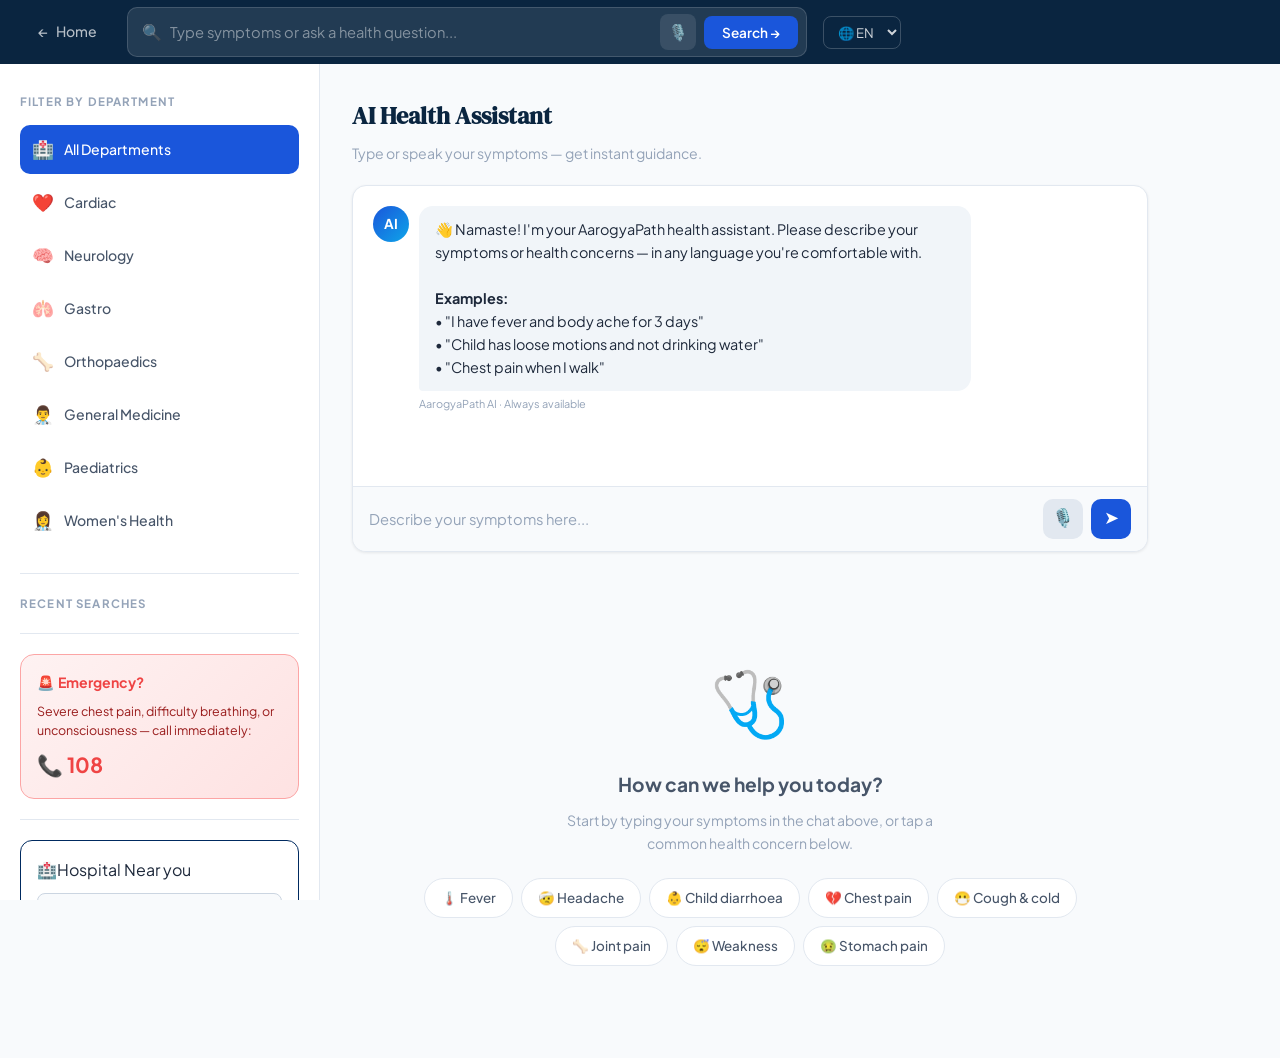
==== solution.html @ 445743e0 "added websites files" ====
<!DOCTYPE html>
<html lang="en">

<head>
  <meta charset="UTF-8">
  <meta name="viewport" content="width=device-width, initial-scale=1.0">
  <title>AarogyaPath - AI Symptom Checker</title>
  <link rel="preconnect" href="https://fonts.googleapis.com">
  <link
    href="https://fonts.googleapis.com/css2?family=DM+Serif+Display:ital@0;1&family=Plus+Jakarta+Sans:wght@300;400;500;600;700&display=swap"
    rel="stylesheet">
  <link rel="stylesheet" href="shared.css">
  <link rel="stylesheet" href="solution.css">
</head>

<body>
  <div class="topbar">
    <a href="index.html" class="back-btn">← <span>Home</span></a>
    <div class="top-search-wrap">
      <span class="top-search-icon">🔍</span>
      <input type="text" class="top-search-input" id="topSearch" placeholder="Type symptoms or ask a health question..."
        onkeydown="handleTopSearch(event)">
      <button class="top-voice-btn" id="topVoiceBtn" onclick="toggleTopVoice()" title="Voice input">🎙️</button>
      <button class="top-search-btn" onclick="doTopSearch()"><span>Search</span> →</button>
    </div>
    <select class="lang-select-top" onchange="changeLanguage(this.value)">
      <option value="en">🌐 EN</option>
      <option value="hi">हिं</option>
      <option value="pa">ਪੰ</option>
    </select>
  </div>
  <div class="main-layout">
    <aside class="sidebar">
      <div class="sidebar-title">Filter by Department</div>
      <div class="dept-list" id="deptList">
        <div class="dept-item active" onclick="filterDept('all', this)">
          <span class="dept-item-icon">🏥</span>
          <span class="dept-label">All Departments</span>
        </div>
        <div class="dept-item" onclick="filterDept('cardiac', this)">
          <span class="dept-item-icon">❤️</span>
          <span class="dept-label">Cardiac</span>
        </div>
        <div class="dept-item" onclick="filterDept('neuro', this)">
          <span class="dept-item-icon">🧠</span>
          <span class="dept-label">Neurology</span>
        </div>
        <div class="dept-item" onclick="filterDept('gastro', this)">
          <span class="dept-item-icon">🫁</span>
          <span class="dept-label">Gastro</span>
        </div>
        <div class="dept-item" onclick="filterDept('ortho', this)">
          <span class="dept-item-icon">🦴</span>
          <span class="dept-label">Orthopaedics</span>
        </div>
        <div class="dept-item" onclick="filterDept('general', this)">
          <span class="dept-item-icon">👨‍⚕️</span>
          <span class="dept-label">General Medicine</span>
        </div>
        <div class="dept-item" onclick="filterDept('child', this)">
          <span class="dept-item-icon">👶</span>
          <span class="dept-label">Paediatrics</span>
        </div>
        <div class="dept-item" onclick="filterDept('women', this)">
          <span class="dept-item-icon">👩‍⚕️</span>
          <span class="dept-label">Women's Health</span>
        </div>
      </div>
      <div class="sidebar-divider"></div>
      <div class="sidebar-title">Recent Searches</div>
      <div id="recentSearches"></div>
      <div class="sidebar-divider"></div>
      <div class="emergency-card">
        <h4>🚨 Emergency?</h4>
        <p>Severe chest pain, difficulty breathing, or unconsciousness — call immediately:</p>
        <span class="emergency-num">📞 108</span>
      </div>
      <div class="sidebar-divider"></div>
      <div class="hospital-near">
        <span class="hospital-near0">🏥Hospital Near you</span>
        <button class="hospital-near1" id="locationBtn1" onclick="detectLocation()">📍 Get Location</button>
      </div>
    </aside>
    <main class="content-area">
      <div class="chat-section">
        <h1 class="section-heading">AI Health Assistant</h1>
        <p class="section-sub">Type or speak your symptoms — get instant guidance.</p>
        <div class="chat-box">
          <div class="chat-messages" id="chatMessages">
            <div class="chat-msg bot">
              <div class="chat-avatar bot-avatar">AI</div>
              <div>
                <div class="chat-bubble bot-bubble">👋 Namaste! I'm your AarogyaPath health assistant. Please describe
                  your symptoms or health concerns — in any language you're comfortable
                  with.<br><br><strong>Examples:</strong><br>• "I have fever and body ache for 3 days"<br>• "Child has
                  loose motions and not drinking water"<br>• "Chest pain when I walk"</div>
                <div class="chat-time">AarogyaPath AI · Always available</div>
              </div>
            </div>
          </div>
          <div class="chat-input-row">
            <input type="text" class="chat-input" id="chatInput" placeholder="Describe your symptoms here..."
              onkeydown="handleChatInput(event)">
            <button class="chat-voice-btn" id="chatVoiceBtn" onclick="toggleChatVoice()"
              title="Voice input">🎙️</button>
            <button class="chat-send-btn" onclick="sendChat()" title="Send">➤</button>
          </div>
        </div>
      </div>
      <div class="results-section" id="resultsSection">
        <div class="results-header">
          <div>
            <h2 class="section-heading">Results</h2>
            <p class="section-sub" id="resultSubtitle">Based on your described symptoms</p>
          </div>
          <div class="results-badge" id="resultsBadge">🟡 Moderate</div>
        </div>
        <div class="result-cards" id="resultCards"></div>
        <div class="doctor-connect">
          <div>
            <h4>👨‍⚕️ Speak to a Real Doctor</h4>
            <p>Connect with a certified doctor via call or video — free of charge for rural patients.</p>
          </div>
          <div class="connect-btns">
            <a href="https://esanjeevani.mohfw.gov.in/#/" class="connect-btn primary" target="_blank">📞 Call Doctor</a>
          </div>
        </div>
        <div class="disclaimer"><span class="disclaimer-icon">⚠️</span><span><strong>Medical Disclaimer:</strong> This
            AI tool provides general health information only. It is not a substitute for professional medical advice,
            diagnosis, or treatment. Always consult a qualified doctor for medical decisions.</span></div>
      </div>
      <div class="welcome-state" id="welcomeState">
        <div class="welcome-state-icon">🩺</div>
        <h3>How can we help you today?</h3>
        <p>Start by typing your symptoms in the chat above, or tap a common health concern below.</p>
        <div class="suggested-chips">
          <span class="s-chip" onclick="quickAsk('I have high fever for 2 days')">🌡️ Fever</span>
          <span class="s-chip" onclick="quickAsk('I have a bad headache')">🤕 Headache</span>
          <span class="s-chip" onclick="quickAsk('My child has diarrhoea')">👶 Child diarrhoea</span>
          <span class="s-chip" onclick="quickAsk('I feel chest pain')">💔 Chest pain</span>
          <span class="s-chip" onclick="quickAsk('I have a cough and cold')">😷 Cough &amp; cold</span>
          <span class="s-chip" onclick="quickAsk('My joints are painful')">🦴 Joint pain</span>
          <span class="s-chip" onclick="quickAsk('I feel very tired and weak')">😴 Weakness</span>
          <span class="s-chip" onclick="quickAsk('I have stomach pain after eating')">🤢 Stomach pain</span>
        </div>
      </div>
    </main>
  </div>
  <script src="index.js"></script>
  <script src="shared.js"></script>
  <script src="solution.js"></script>
  <script src="translations.js"></script>
</body>

</html>
---- shared.css ----
/* ============================================================
   AarogyaPath – Shared Styles
   Used by: index.html, solution.html
   ============================================================ */

/* ─── CSS VARIABLES ─── */
:root {
  --blue-dark:   #0a2540;
  --blue-mid:    #1a56db;
  --blue-light:  #e8f0fe;
  --blue-accent: #3b82f6;
  --teal:        #0ea5e9;
  --white:       #ffffff;
  --gray-50:     #f8fafc;
  --gray-100:    #f1f5f9;
  --gray-200:    #e2e8f0;
  --gray-400:    #94a3b8;
  --gray-600:    #475569;
  --gray-800:    #1e293b;
  --green:       #10b981;
  --green-light: #d1fae5;
  --yellow:      #f59e0b;
  --yellow-light:#fef3c7;
  --red:         #ef4444;
  --red-light:   #fee2e2;
  --orange:      #f97316;
  --orange-light:#ffedd5;
  --shadow-sm:   0 1px 3px rgba(0,0,0,0.08);
  --shadow-md:   0 4px 20px rgba(0,0,0,0.10);
  --shadow-lg:   0 12px 40px rgba(0,0,0,0.14);
  --radius:      14px;
  --radius-sm:   8px;
  --transition:  all 0.28s cubic-bezier(0.4, 0, 0.2, 1);
}

/* ─── RESET ─── */
*, *::before, *::after {
  box-sizing: border-box;
  margin: 0;
  padding: 0;
}

html { scroll-behavior: smooth; }

body {
  font-family: 'Plus Jakarta Sans', sans-serif;
  color: var(--gray-800);
  line-height: 1.65;
  overflow-x: hidden;
}

/* ─── SHARED BUTTON STYLES ─── */
.btn {
  display: inline-flex;
  align-items: center;
  gap: 8px;
  padding: 14px 28px;
  border-radius: 10px;
  font-size: 0.95rem;
  font-weight: 600;
  cursor: pointer;
  border: none;
  text-decoration: none;
  transition: var(--transition);
  font-family: inherit;
  letter-spacing: 0.01em;
}
.btn-primary {
  background: white;
  color: var(--blue-mid);
  box-shadow: 0 4px 20px rgba(0,0,0,0.2);
}
.btn-primary:hover {
  transform: translateY(-2px);
  box-shadow: 0 8px 30px rgba(0,0,0,0.25);
  background: #f0f7ff;
}
.btn-outline {
  background: transparent;
  color: white;
  border: 2px solid rgba(255,255,255,0.4);
}
.btn-outline:hover {
  border-color: white;
  background: rgba(255,255,255,0.1);
  transform: translateY(-2px);
}

/* ─── SHARED SECTION LABELS ─── */
.section-label {
  font-size: 0.78rem;
  font-weight: 600;
  text-transform: uppercase;
  letter-spacing: 0.1em;
  color: var(--blue-mid);
  margin-bottom: 10px;
}
.section-title {
  font-family: 'DM Serif Display', serif;
  font-size: clamp(1.8rem, 3.5vw, 2.6rem);
  color: var(--blue-dark);
  line-height: 1.2;
  margin-bottom: 16px;
}
.section-desc {
  color: var(--gray-600);
  font-size: 1rem;
  margin-bottom: 40px;
  max-width: 560px;
}

/* ─── SCROLL REVEAL ANIMATION ─── */
.reveal {
  opacity: 0;
  transform: translateY(20px);
  transition: opacity 0.6s ease, transform 0.6s ease;
}
.reveal.visible {
  opacity: 1;
  transform: none;
}

/* ─── SHARED KEYFRAMES ─── */
@keyframes fadeInUp {
  from { opacity: 0; transform: translateY(24px); }
  to   { opacity: 1; transform: translateY(0); }
}
@keyframes pulse {
  0%, 100% { transform: scale(1); }
  50%       { transform: scale(1.08); }
}
@keyframes blink {
  0%, 100% { opacity: 1; }
  50%       { opacity: 0.4; }
}
---- solution.css ----
/* ============================================================
   AarogyaPath – Solution Page Styles  (solution.css)
   Depends on: shared.css
   ============================================================ */

body {
  background: var(--gray-50);
}

/* ─── TOP BAR ─── */
.topbar {
  position: fixed;
  top: 0;
  left: 0;
  right: 0;
  z-index: 1000;
  background: var(--blue-dark);
  height: 64px;
  display: flex;
  align-items: center;
  padding: 0 24px;
  gap: 16px;
}

.back-btn {
  display: flex;
  align-items: center;
  gap: 8px;
  color: rgba(255, 255, 255, 0.7);
  text-decoration: none;
  font-size: 0.88rem;
  font-weight: 500;
  padding: 8px 14px;
  border-radius: 8px;
  transition: var(--transition);
  white-space: nowrap;
}

.back-btn:hover {
  background: rgba(255, 255, 255, 0.1);
  color: white;
}

.top-search-wrap {
  flex: 1;
  max-width: 680px;
  display: flex;
  align-items: center;
  gap: 8px;
  background: rgba(255, 255, 255, 0.1);
  border: 1px solid rgba(255, 255, 255, 0.15);
  border-radius: 10px;
  padding: 6px 8px 6px 14px;
  transition: var(--transition);
}

.top-search-wrap:focus-within {
  background: rgba(255, 255, 255, 0.15);
  border-color: rgba(255, 255, 255, 0.35);
}

.top-search-icon {
  color: rgba(255, 255, 255, 0.5);
  font-size: 1rem;
}

.top-search-input {
  flex: 1;
  background: transparent;
  border: none;
  outline: none;
  color: white;
  font-family: inherit;
  font-size: 0.92rem;
}

.top-search-input::placeholder {
  color: rgba(255, 255, 255, 0.45);
}

.top-voice-btn {
  width: 36px;
  height: 36px;
  border-radius: 8px;
  background: rgba(255, 255, 255, 0.1);
  border: none;
  cursor: pointer;
  display: flex;
  align-items: center;
  justify-content: center;
  color: rgba(255, 255, 255, 0.7);
  transition: var(--transition);
  font-size: 1rem;
}

.top-voice-btn:hover {
  background: rgba(255, 255, 255, 0.2);
  color: white;
}

.top-voice-btn.listening {
  background: rgba(239, 68, 68, 0.3);
  color: #fca5a5;
  animation: pulse 1.5s infinite;
}

.top-search-btn {
  padding: 8px 18px;
  border-radius: 8px;
  background: var(--blue-mid);
  color: white;
  border: none;
  cursor: pointer;
  font-weight: 600;
  font-family: inherit;
  font-size: 0.85rem;
  transition: var(--transition);
  white-space: nowrap;
}

.top-search-btn:hover {
  background: var(--teal);
}

.lang-select-top {
  border: 1px solid rgba(255, 255, 255, 0.2);
  border-radius: 8px;
  padding: 6px 10px;
  font-size: 0.82rem;
  color: rgba(255, 255, 255, 0.8);
  background: transparent;
  cursor: pointer;
  font-family: inherit;
}

.lang-select-top option {
  color: var(--gray-800);
  background: white;
}

/* ─── MAIN LAYOUT ─── */
.main-layout {
  margin-top: 64px;
  display: grid;
  grid-template-columns: 320px 1fr;
  min-height: calc(100vh - 64px);
}

/* ─── SIDEBAR ─── */
.sidebar {
  background: white;
  border-right: 1px solid var(--gray-200);
  padding: 28px 20px;
  position: sticky;
  top: 64px;
  height: calc(100vh - 64px);
  overflow-y: auto;
}

.sidebar-title {
  font-size: 0.72rem;
  font-weight: 700;
  text-transform: uppercase;
  letter-spacing: 0.1em;
  color: var(--gray-400);
  margin-bottom: 14px;
}

.dept-list {
  display: flex;
  flex-direction: column;
  gap: 4px;
  margin-bottom: 28px;
}

.dept-item {
  display: flex;
  align-items: center;
  gap: 10px;
  padding: 10px 12px;
  border-radius: 10px;
  cursor: pointer;
  font-size: 0.88rem;
  font-weight: 500;
  color: var(--gray-600);
  transition: var(--transition);
}

.dept-item:hover {
  background: var(--blue-light);
  color: var(--blue-mid);
}

.dept-item.active {
  background: var(--blue-mid);
  color: white;
}

.dept-item-icon {
  font-size: 1.1rem;
}

.sidebar-divider {
  height: 1px;
  background: var(--gray-200);
  margin: 20px 0;
}

.emergency-card {
  background: linear-gradient(135deg, #fef2f2, #fee2e2);
  border: 1.5px solid #fca5a5;
  border-radius: var(--radius);
  padding: 16px;
}

.hospital-near {
  background: #ffffff;
  border: 1.5px solid #002a60;
  border-radius: 12px;
  padding: 16px;
  margin-top: 15px;
}

.hospital-near1 {
  width: 100%;
  background-color: #f8fafc;
  color: #475569;
  border: 1px solid #cbd5e1;
  padding: 10px 14px;
  border-radius: 8px;
  font-size: 13px;
  font-weight: 600;
  cursor: pointer;
  display: flex;
  align-items: center;
  justify-content: center;
  margin-top: 10px;
  transition: all 0.2s ease;
}

.emergency-card h4 {
  color: var(--red);
  font-size: 0.88rem;
  font-weight: 700;
  margin-bottom: 8px;
}

.emergency-card p {
  font-size: 0.78rem;
  color: #991b1b;
  line-height: 1.5;
}

.emergency-num {
  font-size: 1.3rem;
  font-weight: 700;
  color: var(--red);
  display: block;
  margin-top: 8px;
}

/* ─── CONTENT AREA ─── */
.content-area {
  padding: 32px;
  max-width: 860px;
}

/* ─── CHAT SECTION ─── */
.chat-section {
  margin-bottom: 36px;
}

.section-heading {
  font-family: 'DM Serif Display', serif;
  font-size: 1.5rem;
  color: var(--blue-dark);
  margin-bottom: 6px;
}

.section-sub {
  font-size: 0.88rem;
  color: var(--gray-400);
  margin-bottom: 20px;
}

.chat-box {
  background: white;
  border-radius: var(--radius);
  border: 1.5px solid var(--gray-200);
  overflow: hidden;
  box-shadow: var(--shadow-sm);
}

.chat-messages {
  padding: 20px;
  min-height: 300px;
  max-height: 420px;
  overflow-y: auto;
  display: flex;
  flex-direction: column;
  gap: 14px;
}

.chat-msg {
  display: flex;
  gap: 10px;
  animation: fadeInUp 0.3s ease;
}

.chat-msg.user {
  flex-direction: row-reverse;
}

.chat-avatar {
  width: 36px;
  height: 36px;
  border-radius: 50%;
  flex-shrink: 0;
  display: flex;
  align-items: center;
  justify-content: center;
  font-size: 1rem;
}

.bot-avatar {
  background: linear-gradient(135deg, var(--blue-mid), var(--teal));
  color: white;
  font-size: 0.85rem;
  font-weight: 700;
}

.user-avatar {
  background: linear-gradient(135deg, #667eea, #764ba2);
  color: white;
  font-size: 0.85rem;
  font-weight: 700;
}

.chat-bubble {
  max-width: 78%;
  padding: 12px 16px;
  border-radius: 14px;
  font-size: 0.9rem;
  line-height: 1.6;
}

.bot-bubble {
  background: var(--gray-100);
  color: var(--gray-800);
  border-radius: 14px 14px 14px 4px;
}

.user-bubble {
  background: var(--blue-mid);
  color: white;
  border-radius: 14px 14px 4px 14px;
}

.chat-time {
  font-size: 0.68rem;
  color: var(--gray-400);
  margin-top: 4px;
}

.typing-indicator {
  display: flex;
  align-items: center;
  gap: 4px;
  padding: 12px 16px;
  background: var(--gray-100);
  border-radius: 14px 14px 14px 4px;
  width: fit-content;
}

.typing-dot {
  width: 7px;
  height: 7px;
  border-radius: 50%;
  background: var(--gray-400);
  animation: typingAnim 1.4s infinite;
}

.typing-dot:nth-child(2) {
  animation-delay: 0.2s;
}

.typing-dot:nth-child(3) {
  animation-delay: 0.4s;
}

@keyframes typingAnim {

  0%,
  80%,
  100% {
    transform: scale(1);
    opacity: 0.5
  }

  40% {
    transform: scale(1.2);
    opacity: 1
  }
}

.chat-input-row {
  display: flex;
  align-items: center;
  gap: 8px;
  padding: 12px 16px;
  border-top: 1.5px solid var(--gray-200);
  background: var(--gray-50);
}

.chat-input {
  flex: 1;
  border: none;
  outline: none;
  background: transparent;
  font-family: inherit;
  font-size: 0.92rem;
  color: var(--gray-800);
  padding: 8px 0;
}

.chat-input::placeholder {
  color: var(--gray-400);
}

.chat-voice-btn,
.chat-send-btn {
  width: 40px;
  height: 40px;
  border-radius: 10px;
  border: none;
  cursor: pointer;
  display: flex;
  align-items: center;
  justify-content: center;
  transition: var(--transition);
  font-size: 1.1rem;
}

.chat-voice-btn {
  background: var(--gray-200);
  color: var(--gray-600);
}

.chat-voice-btn:hover {
  background: var(--blue-light);
  color: var(--blue-mid);
}

.chat-voice-btn.listening {
  background: #fee2e2;
  color: var(--red);
  animation: pulse 1.5s infinite;
}

.chat-send-btn {
  background: var(--blue-mid);
  color: white;
}

.chat-send-btn:hover {
  background: var(--teal);
  transform: scale(1.05);
}

/* ─── RESULTS ─── */
.results-section {
  display: none;
}

.results-section.visible {
  display: block;
  animation: fadeInUp 0.4s ease;
}

.results-header {
  display: flex;
  align-items: center;
  justify-content: space-between;
  margin-bottom: 20px;
}

.results-badge {
  display: inline-flex;
  align-items: center;
  gap: 8px;
  border-radius: 20px;
  padding: 6px 14px;
  font-size: 0.82rem;
  font-weight: 600;
}

.result-cards {
  display: flex;
  flex-direction: column;
  gap: 16px;
}

.result-card {
  background: white;
  border-radius: var(--radius);
  border: 1.5px solid var(--gray-200);
  overflow: hidden;
  box-shadow: var(--shadow-sm);
  transition: var(--transition);
}

.result-card:hover {
  box-shadow: var(--shadow-md);
  border-color: var(--blue-accent);
}

.result-card-header {
  padding: 16px 20px;
  display: flex;
  align-items: center;
  gap: 12px;
  border-bottom: 1px solid var(--gray-200);
  cursor: pointer;
}

.result-card-icon {
  width: 44px;
  height: 44px;
  border-radius: 10px;
  display: flex;
  align-items: center;
  justify-content: center;
  font-size: 1.3rem;
}

.result-card-title {
  font-weight: 700;
  color: var(--blue-dark);
  font-size: 1rem;
}

.result-card-sub {
  font-size: 0.78rem;
  color: var(--gray-400);
  margin-top: 2px;
}

.result-card-arrow {
  margin-left: auto;
  color: var(--gray-400);
  font-size: 1.1rem;
  transition: var(--transition);
}

.result-card.open .result-card-arrow {
  transform: rotate(180deg);
}

.result-card-body {
  padding: 0 20px;
  max-height: 0;
  overflow: hidden;
  transition: max-height 0.4s cubic-bezier(0.4, 0, 0.2, 1), padding 0.3s ease;
}

.result-card.open .result-card-body {
  max-height: 600px;
  padding: 20px;
}

.info-grid {
  display: grid;
  grid-template-columns: 1fr 1fr;
  gap: 16px;
}

.info-item {
  border-radius: 10px;
  padding: 14px;
}

.info-item-label {
  font-size: 0.72rem;
  text-transform: uppercase;
  letter-spacing: 0.08em;
  font-weight: 600;
  margin-bottom: 8px;
}

.info-item-content {
  font-size: 0.88rem;
  line-height: 1.6;
}

.info-item.summary {
  background: var(--blue-light);
}

.info-item.summary .info-item-label {
  color: var(--blue-mid);
}

.info-item.causes {
  background: var(--yellow-light);
}

.info-item.causes .info-item-label {
  color: #92400e;
}

.info-item.actions {
  background: var(--green-light);
}

.info-item.actions .info-item-label {
  color: #065f46;
}

.info-item.when-doctor {
  background: var(--red-light);
}

.info-item.when-doctor .info-item-label {
  color: #991b1b;
}

.urgency-badge {
  display: inline-flex;
  align-items: center;
  gap: 6px;
  border-radius: 20px;
  padding: 5px 12px;
  font-size: 0.78rem;
  font-weight: 700;
  margin-top: 14px;
}

.urgency-low {
  background: var(--green-light);
  color: #065f46;
}

.urgency-medium {
  background: var(--yellow-light);
  color: #92400e;
}

.urgency-high {
  background: var(--red-light);
  color: #991b1b;
}

ul.tip-list {
  list-style: none;
  padding: 0;
  margin: 0;
  display: flex;
  flex-direction: column;
  gap: 6px;
}

ul.tip-list li {
  display: flex;
  gap: 8px;
  align-items: flex-start;
}

ul.tip-list li::before {
  content: '✓';
  color: var(--green);
  font-weight: 700;
  flex-shrink: 0;
  margin-top: 1px;
}

/* Doctor Connect */
.doctor-connect {
  background: linear-gradient(135deg, var(--blue-dark), #1a3a6b);
  border-radius: var(--radius);
  padding: 24px;
  color: white;
  margin-top: 20px;
  display: flex;
  align-items: center;
  justify-content: space-between;
  gap: 20px;
  flex-wrap: wrap;
}

.doctor-connect h4 {
  font-size: 1rem;
  font-weight: 700;
  margin-bottom: 6px;
}

.doctor-connect p {
  font-size: 0.84rem;
  opacity: 0.75;
}

.connect-btns {
  display: flex;
  gap: 10px;
  flex-wrap: wrap;
}

.connect-btn {
  padding: 10px 20px;
  border-radius: 8px;
  border: none;
  cursor: pointer;
  font-weight: 600;
  font-family: inherit;
  font-size: 0.85rem;
  transition: var(--transition);
  display: flex;
  align-items: center;
  gap: 8px;
}

.connect-btn.primary {
  background: white;
  color: var(--blue-dark);
  text-decoration: none;
}

.connect-btn.primary:hover {
  transform: translateY(-2px);
  box-shadow: 0 6px 20px rgba(0, 0, 0, 0.2);
}

.connect-btn.outline {
  background: transparent;
  color: white;
  border: 1.5px solid rgba(255, 255, 255, 0.4);
}

.connect-btn.outline:hover {
  border-color: white;
  background: rgba(255, 255, 255, 0.1);
}

/* ─── WELCOME STATE ─── */
.welcome-state {
  text-align: center;
  padding: 60px 20px;
  color: var(--gray-400);
}

.welcome-state-icon {
  font-size: 4rem;
  margin-bottom: 16px;
}

.welcome-state h3 {
  font-size: 1.2rem;
  color: var(--gray-600);
  margin-bottom: 8px;
}

.welcome-state p {
  font-size: 0.88rem;
  max-width: 400px;
  margin: 0 auto 24px;
  line-height: 1.6;
}

.suggested-chips {
  display: flex;
  flex-wrap: wrap;
  gap: 8px;
  justify-content: center;
}

.s-chip {
  background: white;
  border: 1.5px solid var(--gray-200);
  border-radius: 20px;
  padding: 8px 16px;
  font-size: 0.84rem;
  cursor: pointer;
  transition: var(--transition);
  color: var(--gray-600);
  font-weight: 500;
}

.s-chip:hover {
  border-color: var(--blue-mid);
  color: var(--blue-mid);
  background: var(--blue-light);
}

/* ─── DISCLAIMER ─── */
.disclaimer {
  background: #fffbeb;
  border: 1px solid #fde68a;
  border-radius: 10px;
  padding: 14px 16px;
  font-size: 0.8rem;
  color: #92400e;
  line-height: 1.5;
  margin-top: 28px;
  display: flex;
  gap: 10px;
}

.disclaimer-icon {
  flex-shrink: 0;
  font-size: 1.1rem;
}

/* ─── RESPONSIVE ─── */
@media (max-width: 900px) {
  .main-layout {
    grid-template-columns: 1fr;
  }

  .sidebar {
    display: none;
  }

  .content-area {
    padding: 20px 16px;
    max-width: 100%;
  }

  .topbar {
    padding: 0 12px;
    gap: 8px;
  }

  .back-btn span {
    display: none;
  }

  .lang-select-top {
    display: none;
  }

  .info-grid {
    grid-template-columns: 1fr;
  }
}

@media (max-width: 480px) {
  .top-search-btn span {
    display: none;
  }

  .doctor-connect {
    flex-direction: column;
    align-items: flex-start;
  }
}
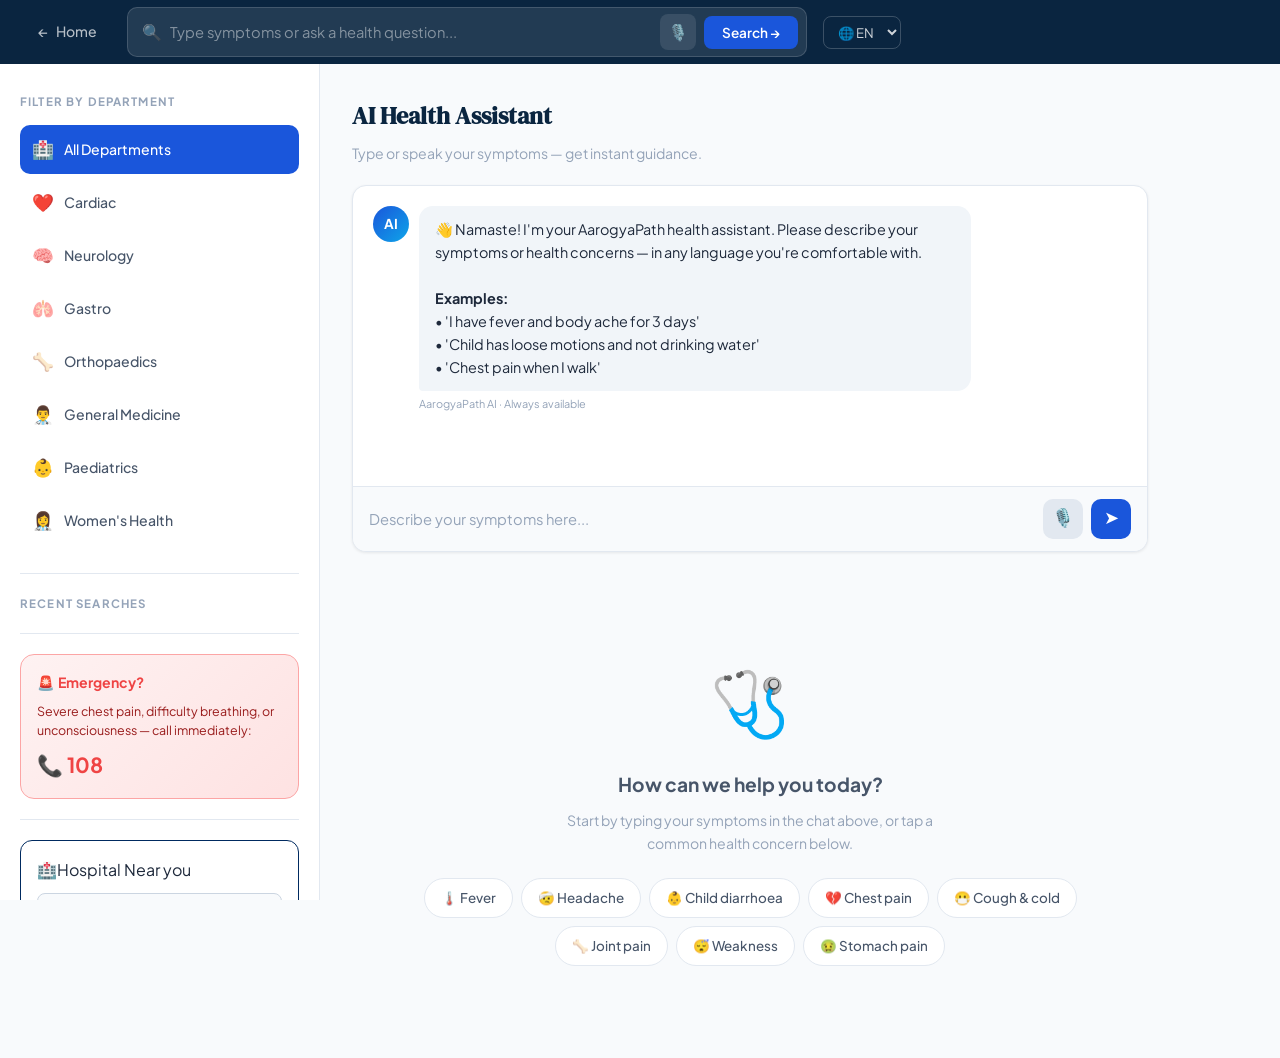
==== commit 85404a0f: "Updated Website" ====
--- a/solution.html
+++ b/solution.html
@@ -11,6 +11,7 @@
     rel="stylesheet">
   <link rel="stylesheet" href="shared.css">
   <link rel="stylesheet" href="solution.css">
+  <link rel="icon" href="assets/favicon.png">
 </head>
 
 <body>
@@ -27,6 +28,9 @@
       <option value="en">🌐 EN</option>
       <option value="hi">हिं</option>
       <option value="pa">ਪੰ</option>
+      <option value="gu">ગુજ</option>
+      <option value="ta">தா</option>
+      <option value="bn">বাং</option>
     </select>
   </div>
   <div class="main-layout">
@@ -90,10 +94,10 @@
             <div class="chat-msg bot">
               <div class="chat-avatar bot-avatar">AI</div>
               <div>
-                <div class="chat-bubble bot-bubble">👋 Namaste! I'm your AarogyaPath health assistant. Please describe
-                  your symptoms or health concerns — in any language you're comfortable
-                  with.<br><br><strong>Examples:</strong><br>• "I have fever and body ache for 3 days"<br>• "Child has
-                  loose motions and not drinking water"<br>• "Chest pain when I walk"</div>
+                <div class="chat-bubble bot-bubble">👋 Namaste! I'm your AarogyaPath health assistant. Please describe your symptoms or health concerns — in any language you're comfortable with.<br>
+                  <br><strong>Examples:</strong>
+                  <br>• "I have fever and body ache for 3 days"
+                  <br>• "Child has loose motions and not drinking water"<br>• "Chest pain when I walk"</div>
                 <div class="chat-time">AarogyaPath AI · Always available</div>
               </div>
             </div>
